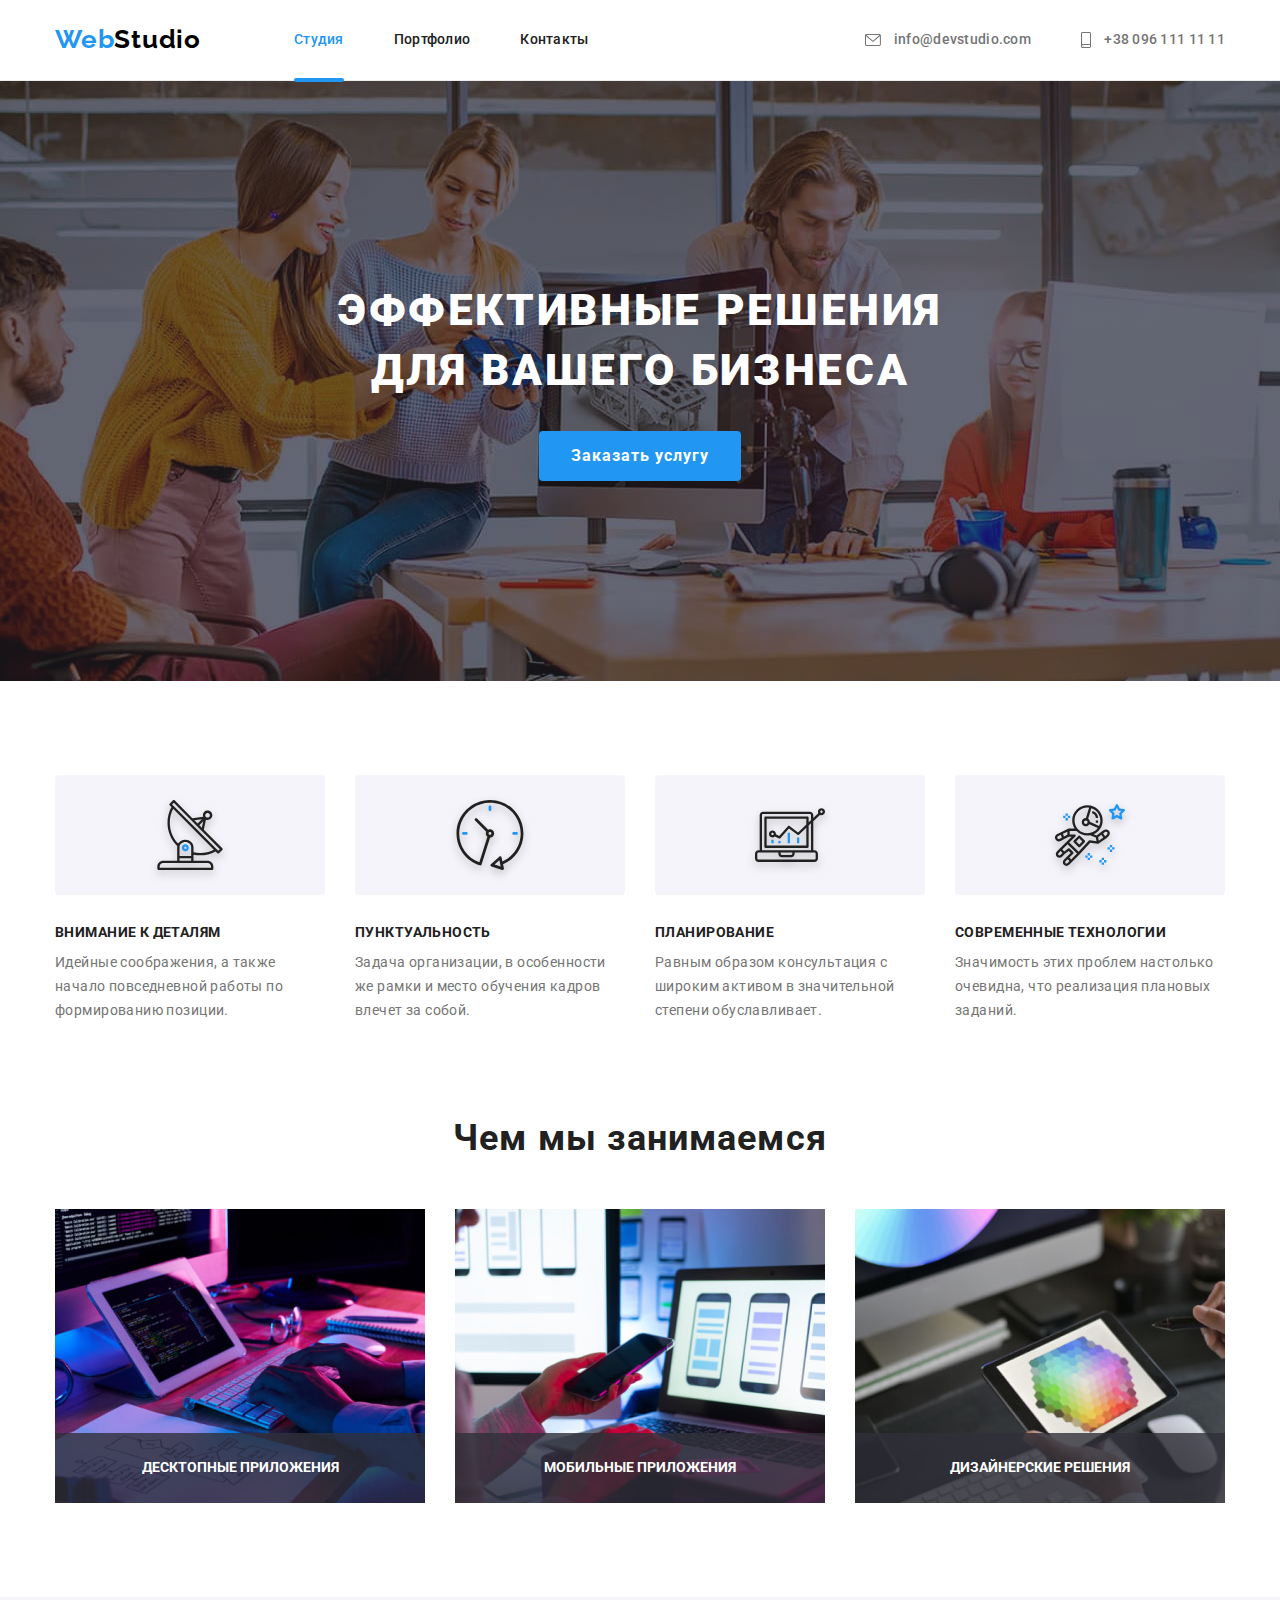
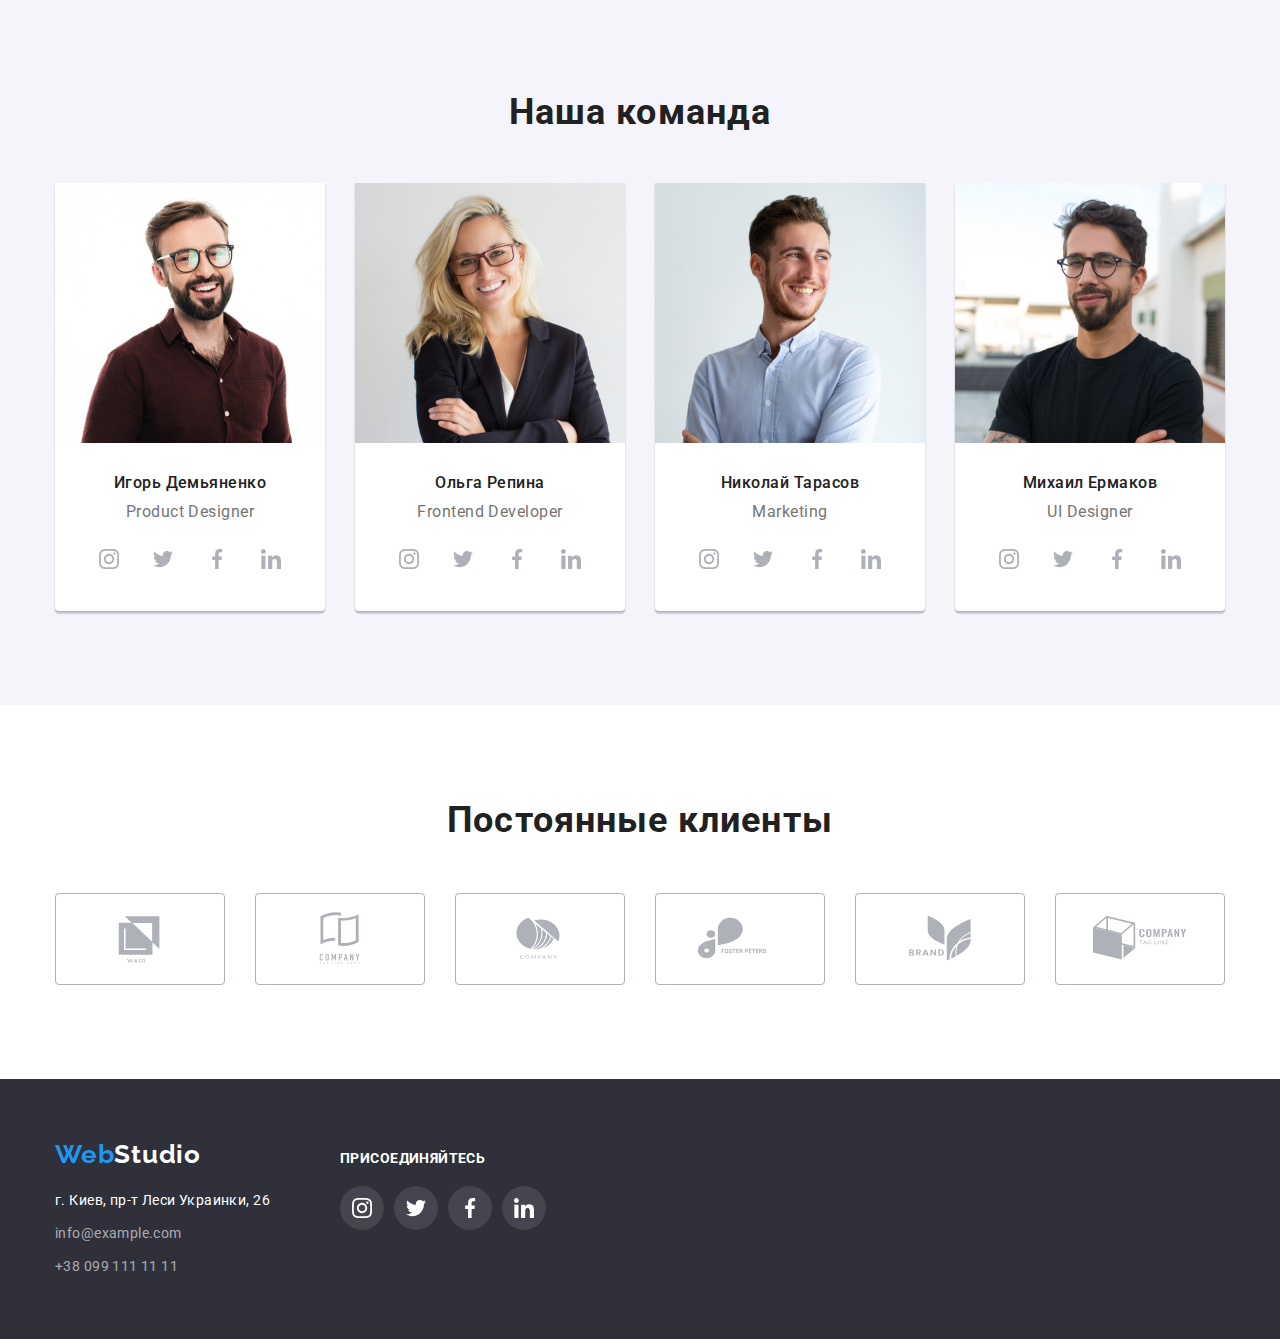
==== index.html @ fa7fbd9e "Добавление #" ====
<!DOCTYPE html>
<html lang="ru">
<head>
  <meta charset="UTF-8" />
  <meta http-equiv="X-UA-Compatible" content="IE=edge" />
  <meta name="viewport" content="width=device-width, initial-scale=1.0" />
  <link rel="preconnect" href="https://fonts.googleapis.com">
  <link rel="preconnect" href="https://fonts.gstatic.com" crossorigin>
  <link href="https://fonts.googleapis.com/css2?family=Raleway:wght@700&family=Roboto:wght@400;500;700;900&display=swap" rel="stylesheet">
  <title>Document</title>
  <link rel="stylesheet" href="https://cdnjs.cloudflare.com/ajax/libs/modern-normalize/1.0.0/modern-normalize.min.css" />
  <link rel="stylesheet" href="./css/styles.css" />
</head>
<body>
  <!-- Header -->
  <header class="head">
    <div class="container head-navigation">
      <nav class="head-navigation">
        <a href="index.html" lang="en" class="head-navigation-logo link">Web<span class="head-navigation-logo-span">Studio</span></a>
        <ul class="head-navigation-list list">
          <li class="head-navigation-item">
            <a href="./index.html" class="head-navigation-list-link current link">
              Студия
            </a>
          </li>
          <li class="head-navigation-item">
            <a href="./portfolio.html" class="head-navigation-list-link link">
              Портфолио
            </a>
          </li>
          <li class="head-navigation-item">
            <a href="#" class="head-navigation-list-link link">
              Контакты
            </a>
          </li>
        </ul>
      </nav>
      <!-- Header contacts -->
      <ul class="head-navigation-contacts list">
        <li class="head-navigation-contacts-item">
          <a href="mailto:info@devstudio.com" class="head-navigation-contacts-link link">
            <svg width="16" height="12" class="head-contacts-icon">
              <use href="./images/icons.svg#icon-mail"></use>
            </svg>
            info@devstudio.com
          </a>
        </li>
        <li class="head-navigation-contacts-item">
          <a href="tel:+380961111111" class="head-navigation-contacts-link link">
            <svg width="10" height="16" class="head-contacts-icon">
              <use href="./images/icons.svg#icon-phone"></use>
            </svg>
            +38 096 111 11 11
          </a>
        </li>
      </ul>
    </div>
  </header> 
  <main>
    <!-- Герой -->
    <section class="hero">
      <div class="container">
        <h1 class="hero-main">Эффективные решения для вашего бизнеса</h1>
        <button type="button" class="hero-button" data-modal-open>Заказать услугу</button>
      </div>
    </section>
    <!-- Наши преимущества -->
    <section class="benefits">
      <div class="container">
        <h2 class="title-hide">Наши преимущества</h2>
        <ul class="benefits-list list">
          <li class="benefits-list-item">
            <div class="benefits-content">
              <svg width="70" height="70" class="benefits-icon">
                <use href="./images/icons.svg#icon-benefits1"></use>
              </svg>
            </div>
            <h3 class="benefits-list-item-title">Внимание к деталям</h3>
            <p class="benefits-list-item-text">Идейные соображения, а также начало повседневной работы по формированию позиции.</p>
          </li>
          <li class="benefits-list-item">
            <div class="benefits-content">
              <svg width="70" height="70" class="benefits-icon">
                <use href="./images/icons.svg#icon-benefits2"></use>
              </svg>
            </div>
            <h3 class="benefits-list-item-title">Пунктуальность</h3>
            <p class="benefits-list-item-text">Задача организации, в особенности же рамки и место обучения кадров влечет за собой.</p>
          </li>
          <li class="benefits-list-item">
            <div class="benefits-content">
              <svg width="70" height="70" class="benefits-icon">
                <use href="./images/icons.svg#icon-benefits3"></use>
              </svg>
            </div>
            <h3 class="benefits-list-item-title">Планирование</h3>
            <p class="benefits-list-item-text">Равным образом консультация с широким активом в значительной степени обуславливает.</p>
          </li>
          <li class="benefits-list-item">
            <div class="benefits-content">
              <svg width="70" height="70" class="benefits-icon">
                <use href="./images/icons.svg#icon-benefits4"></use>
              </svg>
            </div>
            <h3 class="benefits-list-item-title">Современные технологии</h3>
            <p class="benefits-list-item-text">Значимость этих проблем настолько очевидна, что реализация плановых заданий.</p>
          </li>
        </ul>
      </div>
    </section>
    <!-- Чем мы занимаемся -->
    <section class="wawd">
      <div class="container doing">
        <h2 class="doing-title">Чем мы занимаемся</h2>
        <ul class="doing-list list">
          <li class="doing-list-item">
            <img class="doing-list-item-image"
              src="./images/img_01.jpg"
              alt="Разработка програмного обеспечения"
              height="294"
            />
            <p class="galery-description">Десктопные приложения</p>
          </li>
          <li class="doing-list-item">
            <img class="doing-list-item-image"
              src="./images/img_02.jpg"
              alt="Тестирование мобильного приложения"
              height="294"
            />
            <p class="galery-description">Мобильные приложения</p>
          </li>
          <li class="doing-list-item">
            <img class="doing-list-item-image"
              src="./images/img_03.jpg"
              alt="Работа с палитрой цветов"
              height="294"
            />
            <p class="galery-description">Дизайнерские решения</p>
          </li>
        </ul>
      </div>
    </section>
    <!-- Наша команда -->
    <section class="our-team">
      <div class="container">
        <h2 class="team-title">Наша команда</h2>
        <ul class="team-list list">
          <li class="team-list-item">
            <img
              src="./images/img_04.jpg"
              alt="фото-Игорь-Демьяненко"
              width="270"
            />
            <div class="team-content">
              <h3 class="team-list-item-teammate">Игорь Демьяненко</h3>
              <p class="team-list-item-position" lang="en">Product Designer</p>
              <ul class="masters-soc-list list">
                <li class="masters-soc-item">
                  <a href="#" class="masters-soc-link link">
                    <svg width="20" height="20" class="master-soc-icon">
                      <use href="./images/icons.svg#icon-instagram"></use>
                    </svg>
                  </a>
                </li>
                <li class="masters-soc-item">
                  <a href="#" class="masters-soc-link link">
                    <svg width="20" height="20" class="master-soc-icon">
                      <use href="./images/icons.svg#icon-twitter"></use>
                    </svg>
                  </a>
                </li>
                <li class="masters-soc-item">
                  <a href="#" class="masters-soc-link link">
                    <svg width="20" height="20" class="master-soc-icon">
                      <use href="./images/icons.svg#icon-facebook"></use>
                    </svg>
                  </a>
                </li>
                <li class="masters-soc-item">
                  <a href="#" class="masters-soc-link link">
                    <svg width="20" height="20" class="master-soc-icon">
                      <use href="./images/icons.svg#icon-linkedin"></use>
                    </svg>
                  </a>
                </li>
              </ul>
            </div>
          </li>
          <li class="team-list-item">
            <img
              src="./images/img_05.jpg"
              alt="фото-Ольга-Репна"
              width="270"
            />
            <div class="team-content">
              <h3 class="team-list-item-teammate">Ольга Репина</h3>
              <p class="team-list-item-position" lang="en">Frontend Developer</p>
              <ul class="masters-soc-list list">
                <li class="masters-soc-item">
                  <a href="#" class="masters-soc-link link">
                    <svg width="20" height="20" class="master-soc-icon">
                      <use href="./images/icons.svg#icon-instagram"></use>
                    </svg>
                  </a>
                </li>
                <li class="masters-soc-item">
                  <a href="#" class="masters-soc-link link">
                    <svg width="20" height="20" class="master-soc-icon">
                      <use href="./images/icons.svg#icon-twitter"></use>
                    </svg>
                  </a>
                </li>
                <li class="masters-soc-item">
                  <a href="#" class="masters-soc-link link">
                    <svg width="20" height="20" class="master-soc-icon">
                      <use href="./images/icons.svg#icon-facebook"></use>
                    </svg>
                  </a>
                </li>
                <li class="masters-soc-item">
                  <a href="#" class="masters-soc-link link">
                    <svg width="20" height="20" class="master-soc-icon">
                      <use href="./images/icons.svg#icon-linkedin"></use>
                    </svg>
                  </a>
                </li>
              </ul>
            </div>
          </li>
          <li class="team-list-item">
            <img
              src="./images/img_06.jpg"
              alt="фото-Николай-Тарасов"
              width="270"
            />
            <div class="team-content">
              <h3 class="team-list-item-teammate">Николай Тарасов</h3>
              <p class="team-list-item-position" lang="en">Marketing</p>
              <ul class="masters-soc-list list">
                <li class="masters-soc-item">
                  <a href="#" class="masters-soc-link link">
                    <svg width="20" height="20" class="master-soc-icon">
                      <use href="./images/icons.svg#icon-instagram"></use>
                    </svg>
                  </a>
                </li>
                <li class="masters-soc-item">
                  <a href="#" class="masters-soc-link link">
                    <svg width="20" height="20" class="master-soc-icon">
                      <use href="./images/icons.svg#icon-twitter"></use>
                    </svg>
                  </a>
                </li>
                <li class="masters-soc-item">
                  <a href="#" class="masters-soc-link link">
                    <svg width="20" height="20" class="master-soc-icon">
                      <use href="./images/icons.svg#icon-facebook"></use>
                    </svg>
                  </a>
                </li>
                <li class="masters-soc-item">
                  <a href="#" class="masters-soc-link link">
                    <svg width="20" height="20" class="master-soc-icon">
                      <use href="./images/icons.svg#icon-linkedin"></use>
                    </svg>
                  </a>
                </li>
              </ul>
            </div>
          </li>
          <li class="team-list-item">
            <img
              src="./images/img_07.jpg"
              alt="фото-Михаил-Ермаков"
              width="270"
            />
            <div class="team-content">
              <h3 class="team-list-item-teammate">Михаил Ермаков</h3>
              <p class="team-list-item-position" lang="en">UI Designer</p>
              <ul class="masters-soc-list list">
                <li class="masters-soc-item">
                  <a href="#" class="masters-soc-link link">
                    <svg width="20" height="20" class="master-soc-icon">
                      <use href="./images/icons.svg#icon-instagram"></use>
                    </svg>
                  </a>
                </li>
                <li class="masters-soc-item">
                  <a href="#" class="masters-soc-link link">
                    <svg width="20" height="20" class="master-soc-icon">
                      <use href="./images/icons.svg#icon-twitter"></use>
                    </svg>
                  </a>
                </li>
                <li class="masters-soc-item">
                  <a href="#" class="masters-soc-link link">
                    <svg width="20" height="20" class="master-soc-icon">
                      <use href="./images/icons.svg#icon-facebook"></use>
                    </svg>
                  </a>
                </li>
                <li class="masters-soc-item">
                  <a href="#" class="masters-soc-link link">
                    <svg width="20" height="20" class="master-soc-icon">
                      <use href="./images/icons.svg#icon-linkedin"></use>
                    </svg>
                  </a>
                </li>
              </ul>
            </div>
          </li>
        </ul>
      </div>
    </section>
    <!-- Постоянные клиенты -->
    <section class="clients">
      <div class="container">
        <h2 class="clients-title">Постоянные клиенты</h2>
        <ul class="clients-list list">
          <li class="clients-item">
            <a href="#" class="clients-link">
              <svg width="106" height="60" class="clients-icon">
                <use href="./images/icons.svg#icon-client1"></use>
              </svg>
            </a>
          </li>
          <li class="clients-item">
            <a class="clients-link" href="#">
              <svg width="106" height="60" class="clients-icon">
                <use href="./images/icons.svg#icon-client2"></use>
              </svg>
            </a>
          </li>
          <li class="clients-item">
            <a class="clients-link" href="#">
              <svg width="106" height="60" class="clients-icon">
                <use href="./images/icons.svg#icon-client3"></use>
              </svg>
            </a>
          </li>
          <li class="clients-item">
            <a class="clients-link" href="#">
              <svg width="106" height="60" class="clients-icon">
                  <use href="./images/icons.svg#icon-client4"></use>
              </svg>
            </a>
          </li>
          <li class="clients-item">
            <a class="clients-link" href="#">
              <svg width="106" height="60" class="clients-icon">
                <use href="./images/icons.svg#icon-client5"></use>
              </svg>
            </a>
          </li>
          <li class="clients-item">
            <a class="clients-link" href="#">
              <svg width="106" height="60" class="clients-icon">
                <use href="./images/icons.svg#icon-client6"></use>
              </svg>
            </a>
          </li>
        </ul>
      </div>
    </section>
  </main>
  <!-- Подвал -->
  <footer class="basement">
    <div class="container basement-container">
      <div class="footer-column">
        <a href="index.html" class="basement-link link"><span lang="en">Web<span class="basement-link-span">Studio</span></span></a>
        <address class="basement-adress">
          <p class="basement-adress-post">г. Киев, пр-т Леси Украинки, 26</p>
          <ul class="basement-adress-mt list">
            <li class="basement-adress-item">
              <a href="mailto:info@example.com" class="basement-adress-mt-link link">info@example.com</a>
            </li>
            <li class="basement-adress-item">
              <a href="tel:+380991111111" class="basement-adress-mt-link link">+38 099 111 11 11</a>
            </li>
          </ul>
        </address>
      </div>
      <div class="footer-column">
        <p class="socials-text">Присоединяйтесь</p>
        <ul class="socials-list list">
          <li class="socials-item">
            <a class="socials-link" href="#">
              <svg width="20" height="20" class="socials-icon">
                <use href="./images/icons.svg#icon-instagram"></use>
              </svg>
            </a>
          </li>
          <li class="socials-item">
            <a class="socials-link" href="#">
              <svg width="20" height="20" class="socials-icon">
                <use href="./images/icons.svg#icon-twitter"></use>
              </svg>
            </a>
          </li>
          <li class="socials-item">
            <a class="socials-link" href="#">
              <svg width="20" height="20" class="socials-icon">
                <use href="./images/icons.svg#icon-facebook"></use>
              </svg>
            </a>
          </li>
          <li class="socials-item">
            <a class="socials-link" href="#">
              <svg width="20" height="20" class="socials-icon">
                <use href="./images/icons.svg#icon-linkedin"></use>
              </svg>
            </a>
          </li>
        </ul>
      </div>
    </div>
  </footer> 
  <!-- бекдроп -->
  <div class="backdrop is-hidden" data-modal>
    <div class="modal-window">
      <button class="button close" data-modal-close>
        <svg width="18" height="18" class="close-icon">
          <use href="./images/icons.svg#x"></use>
        </svg>
      </button>
    </div>
  </div>
  <script src="./js/modal.js"></script>
</body>
</html>
---- css/styles.css ----
:root {
  --color-head: #212121;
  --color-accent: #2196F3;
  --color-hover: #188CE8;
  --color-black: #000000;
  --color-gray: #757575;
  --color-white: #FFFFFF;
  --color-team: #F5F4FA;
  --color-basement: #2F303A;
  --color-alpha: rgba(255, 255, 255, 0.6);
  --color-icon: #AFB1B8;
  --shadows: 0px 3px 1px rgba(0, 0, 0, 0.1), 0px 1px 2px rgba(0, 0, 0, 0.08), 0px 2px 2px rgba(0, 0, 0, 0.12);
  --transition-time: 250ms;
  --cubic-function: cubic-bezier(0.4, 0, 0.2, 1);
}

body {
  font-family: 'Roboto', sans-serif;
  color: var(--color-white);
  background-color: var(--color-white);
}

/* Доп. класс для снятия подчеркиваний со ссылок */
.link {
  text-decoration: none
}

/* Доп. класс для удаления точек */
.list {
  padding: 0;
  margin: 0;
  list-style: none;
}

p, h1, h2, h3, h4, h5, h6 {
  margin: 0;
}

.container {
  width: 1200px;
  padding: 0 15px;
  margin: 0 auto;
}

img {
  display: block;
  max-width: 100%;
  height: auto;
}

/* ----------HEADER---------- */

.head {
  border-bottom: 1px solid #ececec;
  align-items: center;
}

.head-navigation {
  display: flex;
  align-items: center;
}

.head-navigation-logo {
  display: block;
  font-family: 'Raleway', sans-serif;
  font-weight: 700;
  font-size: 26px;
  line-height: 1.19;
  letter-spacing: 0.03em;
  color: var(--color-accent);
  padding: 24px 0 25px 0;
  margin-right: 93px;
}

.head-navigation-logo-span {
  color: var(--color-black);
}

.head-navigation-list {
  display: block;
  display: flex;
}

.head-navigation-list-link {
  padding: 32px 0;
  display: block;
  font-weight: 500;
  font-size: 14px;
  line-height: 1.14;
  letter-spacing: 0.02em;
  color: var(--color-head);
  position: relative;
  transition: color var(--transition-time) var(--cubic-function);
}

.head-navigation-list-link:hover,
.head-navigation-list-link:focus {
  color: var(--color-accent);
}

.head-navigation-item:not(:last-child) {
  margin-right: 50px;
}

/* Подсветка текущей страницы */
.current {
  color: var(--color-accent);
}

.current::after {
  content: "";
  display: block;
  position: absolute;
  left: 0;
  bottom: -2%;
  width: 100%;
  height: 4px;
  background-color: var(--color-accent);
  border-radius: 2px;
}

/* Модальное окно */

.backdrop {
  position: fixed;
  top: 0;
  left: 0;
  width: 100%;
  height: 100%;
  background-color: rgba(0, 0, 0, 0.2);
}

.backdrop.is-hidden {
  opacity: 0;
  transition: opacity var(--transition-time) var(--cubic-function);
  pointer-events: none;
}

.backdrop.is-hidden .modal-window {
  transform: translate(-50%, -50%) scale(0);
}

.modal-window {
  position: absolute;
  left: 50%;
  top: 50%;
  min-width: 528px;
  min-height: 581px;
  opacity: 1;
  visibility: visible;
  background-color: var(--color-white);
  transform: translate(-50%, -50%) scale(1);
  transition: transform var(--transition-time) var(--cubic-function);
}

.button.close {
  position: absolute;
  right: 8px;
  top: 8px;
  display: flex;
  justify-content: center;
  align-items: center;
  width: 30px;
  height: 30px;
  border: 1px solid rgba(0, 0, 0, 0.1);
  border-radius: 50%;
  cursor: pointer;
  background-color: var(--color-white);
}

/* Контакты */

.head-navigation-contacts {
  display: flex;
  margin-left: auto;
  align-items: center;
}

.head-navigation-contacts-item:not(:last-child) {
  margin-right: 50px;
}

.head-navigation-contacts-link {
  display: block;
  padding-top: 32px;
  padding-bottom: 32px;
  font-weight: 500;
  font-size: 14px;
  line-height: 1.14;  
  letter-spacing: 0.02em;
  color: var(--color-gray);
  transition: color var(--transition-time) var(--cubic-function);
}

.head-navigation-contacts-link:focus,
.head-navigation-contacts-link:hover {
  color: var(--color-accent);
}

.head-contacts-icon {
  margin-right: 10px;
  vertical-align: middle;
  fill: currentColor;
}

/* ----------ГЕРОЙ---------- */

.hero {
  max-width: 1600px;
  height: 600px;
  margin-left: auto;
  margin-right: auto;
  background-image: linear-gradient(
    to right,
    rgba(47, 48, 58, 0.4),
    rgba(47, 48, 58, 0.4)
  ),
  url(../images/img_00.jpg);
  background-position: center;
  background-repeat: no-repeat;
  padding: 200px 0;
  text-align: center;
  background-color: var(--color-basement);
}

.hero-main {
  width: 670px;
  margin: 0 auto 30px auto;
  font-family: 'Roboto';
  font-weight: 900;
  font-size: 44px;
  line-height: 1.36;
  text-align: center;
  letter-spacing: 0.06em;
  text-transform: uppercase;
  color: var(--color-white);
}

.hero-button {
  display: inline-block;
  padding: 10px 32px;
  border-radius: 4px;
  min-width: 200px;
  text-align: center;
  font-family: Inherit;
  font-weight: 700;
  font-size: 16px;
  line-height: 1.88;
  letter-spacing: 0.06em;
  border: none;
  color: var(--color-white);
  background-color: var(--color-accent);
  cursor: pointer;
  transition: background-color var(--transition-time) var(--cubic-function);
}

.hero-button:hover,
.hero-button:focus {
background-color: var(--color-hover);
}

/* ----------НАШИ ПРИИМЦЩЕСТВА---------- */

/* Скрытый заголовок */
.title-hide {
  position: absolute;
  white-space: nowrap;
  width: 1px;
  height: 1px;
  overflow: hidden;
  border: 0;
  padding: 0;
  clip: rect(0 0 0 0);
  clip-path: inset(50%);
  margin: -1px;
}

.benefits {
  background-color: var(--color-white);
  padding-top: 94px;
  padding-bottom: 94px;
}

.benefits-list {
  display: flex;
  justify-content: space-between;
}

.benefits-list-item {
  flex-basis: calc((100% - 3 * 30px) / 4);
}

.benefits-content {
  display: flex;
  width: 270px;
  height: 120px;
  justify-content: center;
  align-items: center;
  background-color: var(--color-team);
  border-radius: 4px;
  margin-bottom: 30px;
}

.benefits-list-item + .benefits-list-item {
  margin-left: 30px;
}

.benefits-list-item-title {
  margin-bottom: 10px;
  font-size: 14px;
  line-height: 1.14;
  letter-spacing: 0.03em;
  text-transform: uppercase;
  color: var(--color-head);
}

.benefits-list-item-text {
  font-size: 14px;
  line-height: 1.71;
  letter-spacing: 0.03em;
  color: var(--color-gray);
}

.benefits-icon {
  border-radius: 4px;
  filter: drop-shadow(0px 4px 4px rgba(0, 0, 0, 0.25));
}

/* ----------ЧЕМ МЫ ЗАНИМАЕМСЯ---------- */

.wawd {
  padding-bottom: 94px;
}

.doing-title {
  margin-bottom: 50px;
  font-size: 36px;
  line-height: 1.17;
  text-align: center;
  letter-spacing: 0.03em;
  color: var(--color-head);
}

.doing-list {
  display: flex;
}

.doing-list-item {
  position: relative;
}

.doing-list-item:not(:last-child) {
  margin-right: 30px;
}

/* 2й вариант */
/* .doing-list-item + .doing-list-item{
  margin-left: 30px;
} */

.galery-description {
  display: flex;
  justify-content: center;
  align-items: center;
  height: 70px;
  width: 100%;
  position: absolute;
  bottom: 0;
  font-weight: 700;
  font-size: 14px;
  line-height: 1.14;
  text-transform: uppercase;
  color: var(--color-white);
  background-color: rgba(47, 48, 58, 0.8);
}

/* ----------НАША КОМАНДА---------- */

.our-team {
  background-color: var(--color-team);
  padding-top: 94px;
  padding-bottom: 94px; 
  }

.team-title {
  margin-bottom: 50px;
  font-size: 36px;
  line-height: 1.17;
  text-align: center;
  letter-spacing: 0.03em;
  color: var(--color-head);
}

.team-list {
  display: flex;
}

.team-list-item {
  min-width: 270px;
  box-shadow: var(--shadows);
  border-radius: 0px 0px 4px 4px;
  background-color: var(--color-white);
}

.team-list-item + .team-list-item {
  margin-left: 30px;
}

.team-content {
  padding-bottom: 30px;
  padding-top: 30px;
}

.team-list-item-teammate {
  margin-bottom: 10px;
  font-weight: 500;
  font-size: 16px;
  line-height: 1.19;
  text-align: center;
  letter-spacing: 0.03em;
  color: var(--color-head);
}

.masters-soc-item:first-child {
  margin-left: 0;
}

.team-list-item-position {
  font-size: 16px;
  line-height: 1.19;
  text-align: center;
  letter-spacing: 0.03em;
  margin-bottom: 16px;
  color: var(--color-gray);   
}

.masters-soc-list {
  display: flex;
  justify-content: center;
}

.masters-soc-item {
  width: 44px;
  height: 44px;
  margin-left: 10px;
}

.masters-soc-link {
  display: flex;
  align-items: center;
  justify-content: center;
  width: 100%;
  height: 100%;
  border-radius: 50%;
}

.our-team .masters-soc-link{
  color: #afb1b8;
  transition: color var(--transition-time) var(--cubic-function),
  background-color var(--transition-time) var(--cubic-function);
}

.master-soc-icon {
  fill: currentColor
}

.our-team .masters-soc-link:hover,
.our-team .masters-soc-link:focus {
  color: var(--color-white);
  background-color: var(--color-accent);
}

/* ---------ПОСТОЯННЫЕ КЛИЕНТЫ---------- */

.clients {
  padding-top: 94px;
  padding-bottom: 94px;
  text-align: center;
}

.clients-title {
  margin-bottom: 50px;
  font-family: "Roboto";
  font-style: normal;
  color: var(--color-head);
  font-weight: 700;
  font-size: 36px;
  line-height: 1.2;
  letter-spacing: 0.03em;
}

.clients-list {
  display: flex;
}

.clients-item + .clients-item {
  margin-left: 30px;
}

.clients-link {
  width: 170px;
  height: 92px;
  display: flex;
  justify-content: center;
  align-items: center;
  border: 1px solid var(--color-icon) ;
  border-radius: 4px;
  color: var(--color-icon);
  outline: transparent;
  transition: color var(--transition-time) var(--cubic-function),
border-color var(--transition-time) var(--cubic-function);
}

.clients-icon {
  display: flex;
  fill: rgba(175, 177, 184, 1)
}

.clients-link:hover,
.clients-link:focus {
color: var(--color-accent);
border-color: var(--color-accent);
}

.clients-link:hover .clients-icon,
.clients-link:focus .clients-icon {
  fill: var(--color-accent);
}

/* 2-я страница */

/* ----------Портфолио---------- */

.filter {
  padding: 94px 0;
}

.btns {
  display: flex;
  justify-content: center;
  margin-bottom: 50px;
}

.btns-item + .btns-item {
  margin-left: 10px;
}

.btns-item-klick {
  font-family: Inherit;
  font-weight: 500;
  font-size: 16px;  
  line-height: 1.6;
  letter-spacing: 0.03em;
  color: var(--color-head);
  background-color: var(--color-team);
  cursor: pointer;
  text-align: center;
  border: 0;
  border-radius: 4px;
  padding: 6px 22px;
  transition: color var(--transition-time) var(--cubic-function),
  box-shadow var(--transition-time) var(--cubic-function),
  background-color var(--transition-time) var(--cubic-function);
}

/* Подсветка первой кнопки */
.first {
  box-shadow: var(--shadows);
  color: var(--color-white);
  background-color: var(--color-accent);
}

.btns-item-klick:hover,
.btns-item-klick:focus {
  box-shadow: var(--shadows);
  background-color: var(--color-accent);
  color: var(--color-white);
}

/* Карточки в портфолио */

.portfolio-list {
  display: flex;
  flex-wrap: wrap;
  margin-top: -30px;
  margin-left: -30px;
}

.portfolio-list-item {
  flex-basis: calc(100% / 3 - 30px);
  margin-top: 30px;
  margin-left: 30px;
}

.portfolio-list-item-link {
  display: block;
  transition: box-shadow var(--transition-time) var(--cubic-function);
} 

.portfolio-list-item-link:hover,
.portfolio-list-item-link:focus {
  box-shadow: 0px 1px 1px rgba(0, 0, 0, 0.12), 0px 4px 4px rgba(0, 0, 0, 0.06),
    1px 4px 6px rgba(0, 0, 0, 0.16);
}

.portfolio-list-item-link:hover .description-wrapper,
.portfolio-list-item-link:focus .description-wrapper {
  transform: translateY(0);
}

.project-figure {
  position: relative;
  overflow: hidden;
}

.portfolio-list-item-images {
  display: block;
  width: 100%;
  height: 100%;
}

.description-wrapper {
  display: flex;
  justify-content: center;
  align-items: center;
  position: absolute;
  top: 0;
  width: 100%;
  height: 100%;
  transform: translateY(101%);
  transition: transform var(--transition-time) var(--cubic-function);
  background-color: rgba(33, 150, 243, 0.9);
}

.project-description {
  width: 322px;
  font-size: 18px;
  line-height: 1.56;
  color: var(--color-white);
}

.portfolio-list-item-content {
  padding: 20px 24px;
  border-bottom: 1px solid #EEEEEE;
  border-left: 1px solid #EEEEEE;
  border-right: 1px solid #EEEEEE;
}

.portfolio-list-item-title {
  font-size: 18px;
  line-height: 2;
  letter-spacing: 0.06em;
  color: var(--color-head);
}

.portfolio-list-item-description {
  font-size: 16px;
  line-height: 1.88;
  letter-spacing: 0.03em;
  color: var(--color-gray);
}

/* ----------ПОДВАЛ---------- */

.basement {
  padding-top: 60px;
  padding-bottom: 60px;
  background-color: var(--color-basement);
}

.basement-container {
  display: flex;
  align-items: baseline;
}

.basement-link {
  display: inline-block;
  margin-bottom: 20px;
  font-family: 'Raleway';
  font-weight: 700;
  font-size: 26px;
  line-height: 1.19;
  letter-spacing: 0.03em;
  color: var(--color-accent);
}

.basement-link-span {
  display: inline-block;
  color: var(--color-white);
}

.basement-adress-post {
  margin-bottom: 9px;
  display: block;
  font-style: normal;
  font-size: 14px;
  line-height: 1.71;
  letter-spacing: 0.03em;
  color: var(--color-white);
}

.basement-adress-mt-link {
  font-style: normal;
  font-size: 14px;
  line-height: 1.71;
  letter-spacing: 0.03em;
  color: var(--color-alpha);
  transition: color var(--transition-time) var(--cubic-function);
}

.basement-adress-item:not(:last-child) {
  margin-bottom: 9px;
}

.basement-adress-mt-link:hover,
.basement-adress-mt-link:focus {
  color: var(--color-accent);
}

.footer-column + .footer-column {
  margin-left: 70px;
}

.socials-text {
  color: var(--color-white);
  font-weight: 700;
  font-size: 14px;
  line-height: 1.15;
  letter-spacing: 0.03em;
  text-transform: uppercase;
  margin-bottom: 20px;
}

.socials-list {
  display: flex;
}

.socials-item {

}

.socials-item + .socials-item {
  margin-left: 10px;
}

.socials-link {
  width: 44px;
  height: 44px;
  display: flex;
  justify-content: center;
  align-items: center;
  border-radius: 50%;
  color: var(--color-white);
  background-color: rgba(255, 255, 255, 0.1);
  transition: background-color var(--transition-time) var(--cubic-function);
}

.socials-link:hover,
.socials-link:focus {
  background-color: var(--color-accent);
}

.socials-link:hover .socials-icon,
.socials-link:focus .socials-icon {
  fill: var(--color-white);
}

.socials-icon {
  width: 20px;
  height: 20px;
  fill: var(--color-white);
}
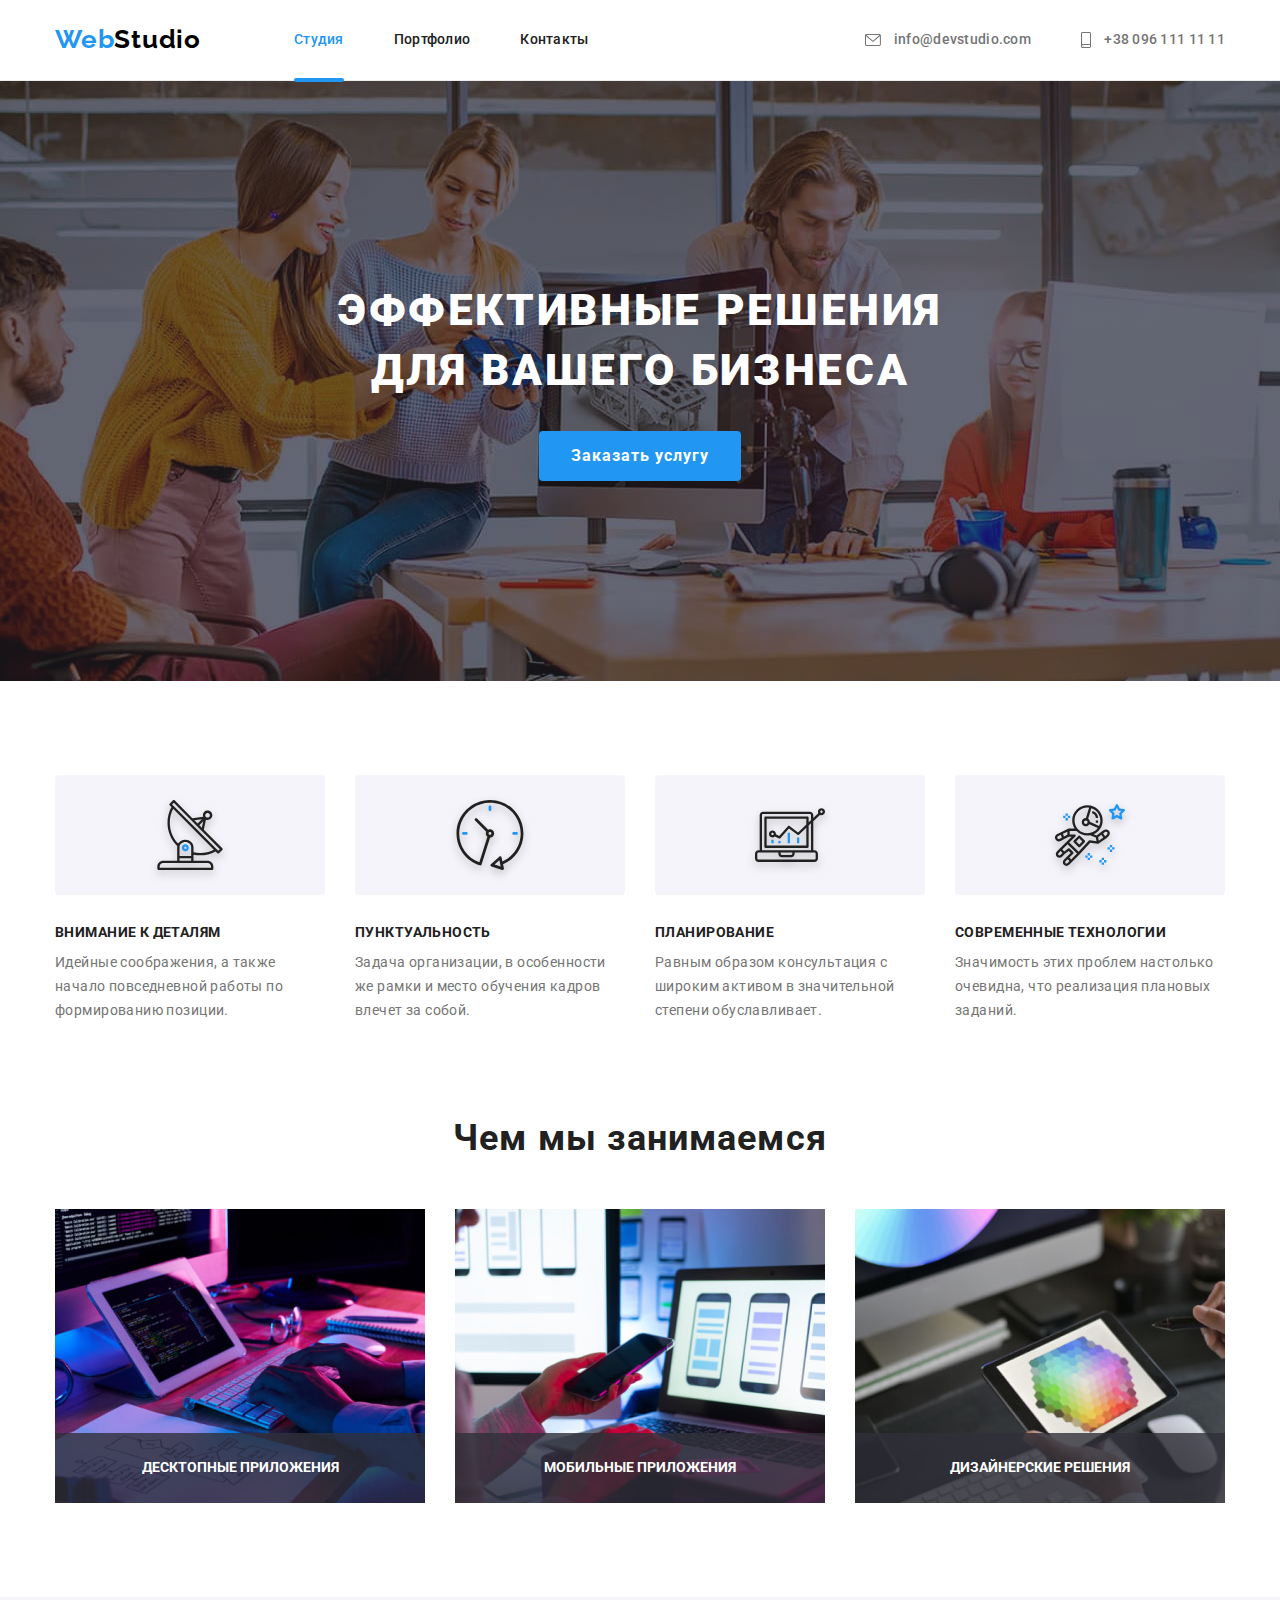
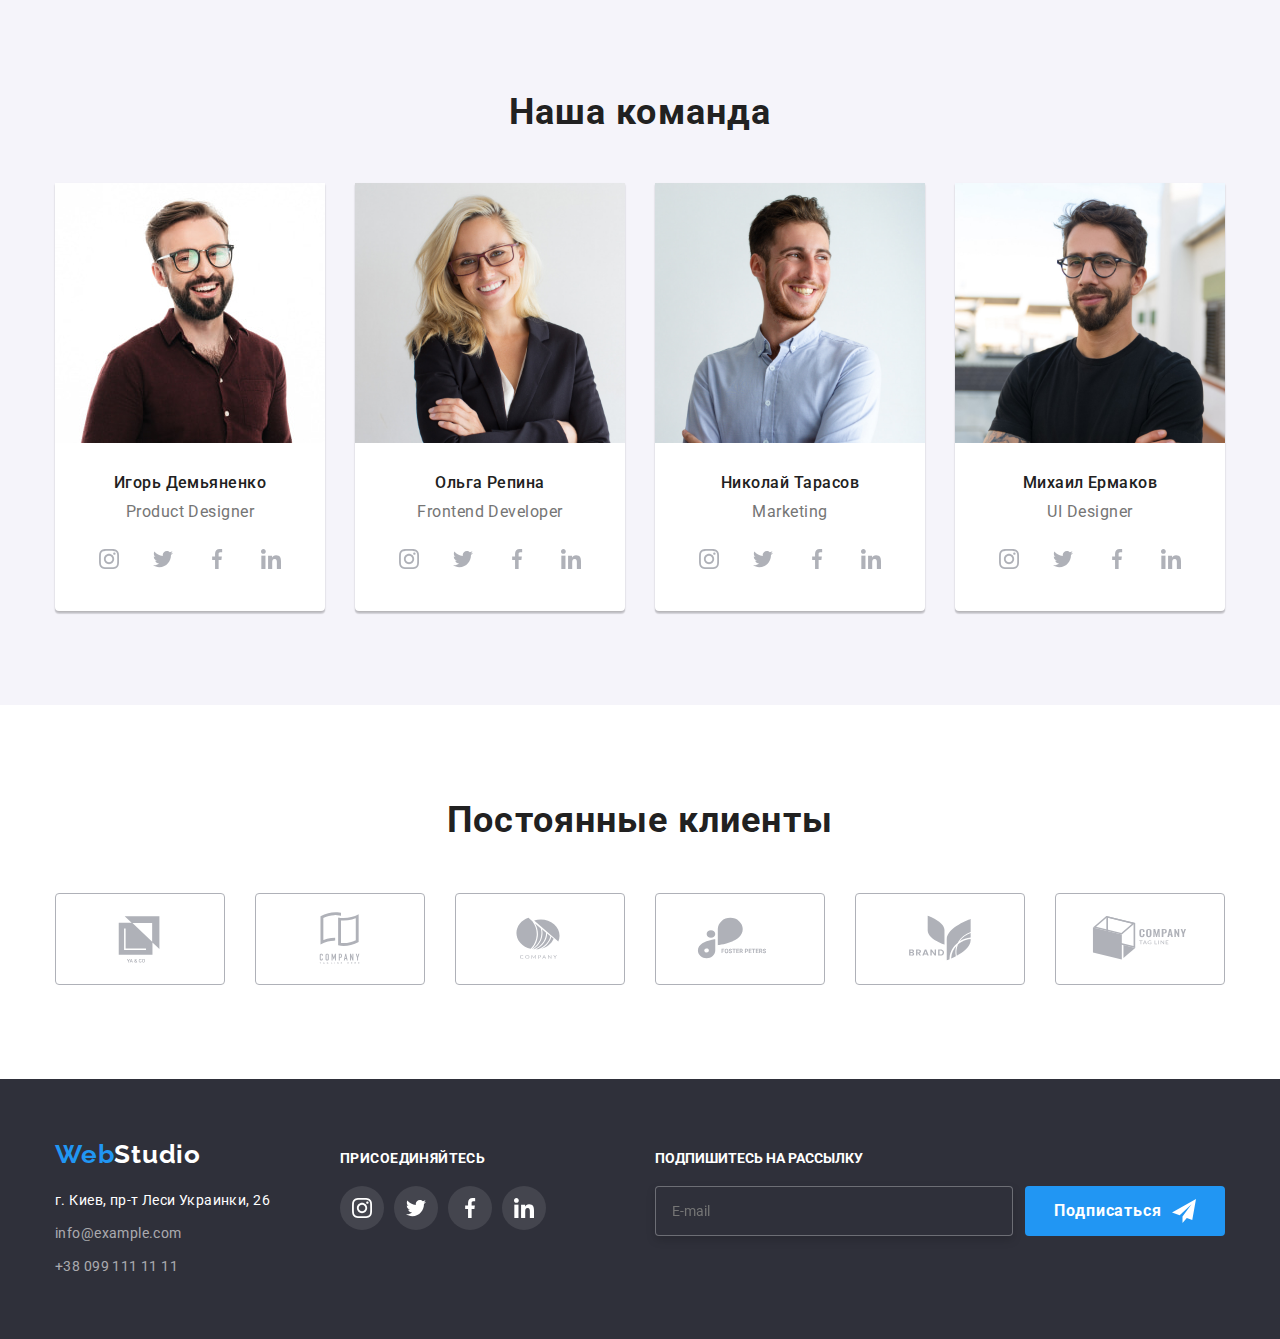
==== commit 18f71211: "Внесение правок" ====
--- a/index.html
+++ b/index.html
@@ -366,7 +366,7 @@
   <!-- Подвал -->
   <footer class="basement">
     <div class="container basement-container">
-      <div class="footer-column">
+      <div class="address-container">
         <a href="index.html" class="basement-link link"><span lang="en">Web<span class="basement-link-span">Studio</span></span></a>
         <address class="basement-adress">
           <p class="basement-adress-post">г. Киев, пр-т Леси Украинки, 26</p>
@@ -380,7 +380,7 @@
           </ul>
         </address>
       </div>
-      <div class="footer-column">
+      <div class="socials">
         <p class="socials-text">Присоединяйтесь</p>
         <ul class="socials-list list">
           <li class="socials-item">
@@ -413,16 +413,80 @@
           </li>
         </ul>
       </div>
+      <div class="subscribe">
+        <strong class="subscribe-title">Подпишитесь на рассылку</strong>
+        <form class="subscribe-form">
+          <label>
+            <input type="email" name="email" placeholder="E-mail" class="email-field" />
+          </label>
+          <button class="subscribe-button" type="submit">
+            Подписаться
+            <svg class="send-icon" width="24" height="24">
+              <use href="./images/icons.svg#icon-modal-send"></use>
+            </svg>
+          </button>
+        </form>
+      </div>
     </div>
   </footer> 
-  <!-- бекдроп -->
+  <!-- Бекдроп -->
   <div class="backdrop is-hidden" data-modal>
     <div class="modal-window">
       <button class="button close" data-modal-close>
         <svg width="18" height="18" class="close-icon">
-          <use href="./images/icons.svg#x"></use>
+          <use href="./images/icons.svg#icon-modal-x"></use>
         </svg>
       </button>
+      <strong class="modal-title">Оставьте свои данные, мы вам перезвоним</strong>
+      <form class="modal-form">
+        <label class="modal-label">
+          Имя
+          <span class="modal-input">
+            <input class="input-field" name="modal-name" type="text" />
+            <svg class="input-icon" width="18" height="18">
+              <use href="./images/icons.svg#icon-modal-person"></use>
+            </svg>
+          </span>
+        </label>
+        <label class="modal-label">
+          Телефон
+          <span class="modal-input">
+            <input class="input-field" name="modal-phone" type="tel" />
+            <svg class="input-icon" width="18" height="18">
+              <use href="./images/icons.svg#icon-modal-phone"></use>
+            </svg>
+          </span>
+        </label>
+        <label class="modal-label">
+          Почта
+          <span class="modal-input">
+            <input class="input-field" name="modal-email" type="email" />
+            <svg class="input-icon" width="18" height="18">
+              <use href="./images/icons.svg#icon-modal-email"></use>
+            </svg>
+          </span>
+        </label>
+        <label class="modal-label">
+          Комментарий
+          <textarea
+            name="modal-comment"
+            class="comment-area"
+            rows="6"
+            placeholder="Введите текст"
+          ></textarea>
+        </label>
+        <div class="agreement">
+          <label>
+            <input type="checkbox" name="agreement-check" class="title-hide check-input" />
+            <span class="check-icon"></span>
+          </label>
+          <p class="agreement-text">
+            Соглашаюсь с рассылкой и принимаю
+            <a href="#" class="agreement-link">Условия договора</a>
+          </p>
+        </div>
+        <button class="submit-button" type="submit">Отправить</button>
+      </form>
     </div>
   </div>
   <script src="./js/modal.js"></script>
--- a/css/styles.css
+++ b/css/styles.css
@@ -12,6 +12,8 @@
   --shadows: 0px 3px 1px rgba(0, 0, 0, 0.1), 0px 1px 2px rgba(0, 0, 0, 0.08), 0px 2px 2px rgba(0, 0, 0, 0.12);
   --transition-time: 250ms;
   --cubic-function: cubic-bezier(0.4, 0, 0.2, 1);
+  --modal-border-color: rgba(33, 33, 33, 0.2);
+  --modal-placeholder-color: rgba(117, 117, 117, 0.5);
 }
 
 body {
@@ -117,55 +119,6 @@
   height: 4px;
   background-color: var(--color-accent);
   border-radius: 2px;
-}
-
-/* Модальное окно */
-
-.backdrop {
-  position: fixed;
-  top: 0;
-  left: 0;
-  width: 100%;
-  height: 100%;
-  background-color: rgba(0, 0, 0, 0.2);
-}
-
-.backdrop.is-hidden {
-  opacity: 0;
-  transition: opacity var(--transition-time) var(--cubic-function);
-  pointer-events: none;
-}
-
-.backdrop.is-hidden .modal-window {
-  transform: translate(-50%, -50%) scale(0);
-}
-
-.modal-window {
-  position: absolute;
-  left: 50%;
-  top: 50%;
-  min-width: 528px;
-  min-height: 581px;
-  opacity: 1;
-  visibility: visible;
-  background-color: var(--color-white);
-  transform: translate(-50%, -50%) scale(1);
-  transition: transform var(--transition-time) var(--cubic-function);
-}
-
-.button.close {
-  position: absolute;
-  right: 8px;
-  top: 8px;
-  display: flex;
-  justify-content: center;
-  align-items: center;
-  width: 30px;
-  height: 30px;
-  border: 1px solid rgba(0, 0, 0, 0.1);
-  border-radius: 50%;
-  cursor: pointer;
-  background-color: var(--color-white);
 }
 
 /* Контакты */
@@ -508,12 +461,12 @@
   color: var(--color-icon);
   outline: transparent;
   transition: color var(--transition-time) var(--cubic-function),
-border-color var(--transition-time) var(--cubic-function);
+    border-color var(--transition-time) var(--cubic-function);
 }
 
 .clients-icon {
   display: flex;
-  fill: rgba(175, 177, 184, 1)
+  fill: currentColor;
 }
 
 .clients-link:hover,
@@ -527,7 +480,7 @@
   fill: var(--color-accent);
 }
 
-/* 2-я страница */
+/* __________2-я страница__________ */
 
 /* ----------Портфолио---------- */
 
@@ -559,8 +512,8 @@
   border-radius: 4px;
   padding: 6px 22px;
   transition: color var(--transition-time) var(--cubic-function),
-  box-shadow var(--transition-time) var(--cubic-function),
-  background-color var(--transition-time) var(--cubic-function);
+    box-shadow var(--transition-time) var(--cubic-function),
+    background-color var(--transition-time) var(--cubic-function);
 }
 
 /* Подсветка первой кнопки */
@@ -663,14 +616,21 @@
 /* ----------ПОДВАЛ---------- */
 
 .basement {
-  padding-top: 60px;
-  padding-bottom: 60px;
+  padding: 60px 0;
   background-color: var(--color-basement);
+  font-weight: 400;
+  font-size: 14px;
+  line-height: 1.71;
+  background-color: var(--color-basement);
 }
 
 .basement-container {
   display: flex;
   align-items: baseline;
+}
+
+.address-container {
+  margin-right: 70px;
 }
 
 .basement-link {
@@ -689,10 +649,13 @@
   color: var(--color-white);
 }
 
+.basement-adress {
+  display: block;
+  font-style: normal;
+}
+
 .basement-adress-post {
   margin-bottom: 9px;
-  display: block;
-  font-style: normal;
   font-size: 14px;
   line-height: 1.71;
   letter-spacing: 0.03em;
@@ -700,7 +663,6 @@
 }
 
 .basement-adress-mt-link {
-  font-style: normal;
   font-size: 14px;
   line-height: 1.71;
   letter-spacing: 0.03em;
@@ -717,11 +679,14 @@
   color: var(--color-accent);
 }
 
-.footer-column + .footer-column {
-  margin-left: 70px;
+/* ПРИСОЕДИНЯЙТЕСЬ */
+
+.socials {
+  margin-right: auto;
 }
 
 .socials-text {
+  display: block;
   color: var(--color-white);
   font-weight: 700;
   font-size: 14px;
@@ -733,10 +698,6 @@
 
 .socials-list {
   display: flex;
-}
-
-.socials-item {
-
 }
 
 .socials-item + .socials-item {
@@ -769,4 +730,285 @@
   width: 20px;
   height: 20px;
   fill: var(--color-white);
+}
+
+/* ПОДПИШИТЕСЬ НА РАССЫЛКУ */
+
+.subscribe-form {
+  display: flex;
+  align-items: flex-end;
+}
+
+.subscribe label {
+  width: 358px;
+  margin-right: 12px;
+}
+
+.subscribe-title {
+  display: block;
+  font-size: 14px;
+  line-height: 1.14;
+  font-weight: 700;
+  text-transform: uppercase;
+  margin-bottom: 20px;
+}
+
+.basement .email-field {
+  color: var(--color-white);
+  width: 358px;
+  height: 50px;
+  padding: 15px 16px;
+  border-radius: 4px;
+  border: 1px solid rgba(255, 255, 255, 0.3);
+  filter: drop-shadow(0px 4px 4px rgba(0, 0, 0, 0.15));
+  background-color: #2f303a;
+}
+
+.subscribe-button {
+  display: flex;
+  align-items: center;
+  justify-content: center;
+  padding: 0;
+  width: 200px;
+  height: 50px;
+  border: none;
+  border-radius: 4px;
+  font-weight: 700;
+  font-size: 16px;
+  line-height: 1.67;
+  letter-spacing: 0.06em;
+  color: var(--color-white);
+  background-color: #2196f3;
+  box-shadow: var(--box-shadow);
+  cursor: pointer;
+}
+
+.send-icon {
+  margin-left: 10px;
+}
+
+
+
+
+
+/* Модальное окно */
+
+.backdrop {
+  position: fixed;
+  top: 0;
+  left: 0;
+  width: 100%;
+  height: 100%;
+  background-color: rgba(0, 0, 0, 0.2);
+}
+
+.backdrop.is-hidden {
+  opacity: 0;
+  transition: opacity var(--transition-time) var(--cubic-function);
+  visibility: hidden;
+  pointer-events: none;
+}
+
+.backdrop.is-hidden .modal-window {
+  transform: translate(-50%, -50%) scale(0);
+}
+
+.modal-window {
+  position: fixed;
+  left: 50%;
+  top: 50%;
+  width: 528px;
+  height: 581px;
+  opacity: 1;
+  visibility: visible;
+  padding: 40px; 
+  background-color: var(--color-white);
+  transform: translate(-50%, -50%) scale(1);
+  transition: transform var(--transition-time) var(--cubic-function);
+}
+
+.button.close {
+  position: absolute;
+  right: 8px;
+  top: 8px;
+  display: flex;
+  justify-content: center;
+  align-items: center;
+  width: 30px;
+  height: 30px;
+  border: 1px solid rgba(0, 0, 0, 0.1);
+  border-radius: 50%;
+  cursor: pointer;
+  background-color: var(--color-white);
+  transition: color var(--transition-time) var(--cubic-function),
+  border-color var(--transition-time) var(--cubic-function);
+}
+
+.button.close:hover,
+.button.close:focus {
+  color: var(--color-accent);
+  outline: transparent;
+  border-color: var(--color-accent);
+}
+
+.close-icon {
+  fill: currentColor;
+}
+
+.modal-title {
+  font-weight: 700;
+  font-size: 20px;
+  line-height: 1.15;
+  text-align: center;
+  align-items: center;
+  justify-content: center;
+  letter-spacing: 0.03em;
+  color: var(--color-head);
+}
+
+/* Форма модального окна */
+.modal-form {
+  display: flex;
+  flex-direction: column;
+  color: var(--color-white);
+  margin-top: 12px;
+}
+
+.modal-label {
+  cursor: pointer;
+  display: flex;
+  flex-direction: column;
+  font-weight: 400;
+  font-size: 12px;
+  line-height: 1.17;
+  letter-spacing: 0.01em;
+  color: var(--color-gray);
+}
+
+.modal-label:not(:first-child) {
+  margin-top: 10px;
+}
+
+.modal-input {
+  display: inline-block;
+  position: relative;
+  color: var(--color-head);
+  margin-top: 4px;
+}
+
+.input-field {
+  width: 100%;
+  height: 40px;
+  padding: 12px 42px;
+  border-radius: 4px;
+  border: 1px solid var(--modal-border-color);
+  cursor: pointer;
+  transition: border-color var(--transition-time) var(--cubic-function);
+}
+
+.input-icon {
+  position: absolute;
+  top: 11px;
+  left: 12px;
+  fill: currentColor;
+  transition: fill var(--transition-time) var(--cubic-function);
+}
+
+.modal-label:hover .input-field,
+.modal-label:hover .comment-area {
+  border-color: var(--color-accent);
+}
+
+.input-field:focus,
+.comment-area:focus {
+  border-color: var(--color-accent);
+  outline: transparent;
+}
+
+.modal-label:hover .input-icon,
+.input-field:focus + .input-icon {
+  fill: var(--color-accent);
+}
+
+.comment-area {
+  width: 100%;
+  padding: 12px 16px;
+  border: 1px solid var(--modal-border-color);
+  border-radius: 4px;
+  resize: none;
+  margin-top: 4px;
+}
+
+.comment-area::placeholder {
+  font-weight: 400;
+  font-size: 14px;
+  line-height: 1.14;
+  letter-spacing: 0.01em;
+  color: var(--modal-placeholder-color);
+}
+
+.agreement {
+  display: flex;
+  justify-content: center;
+  align-items: center;
+  margin-top: 20px;
+}
+
+.check-icon {
+  display: inline-flex;
+  width: 16px;
+  height: 15px;
+  margin-right: 7px;
+  background-image: url(../images/check-disable.svg);
+  background-repeat: no-repeat;
+  background-size: cover;
+  background-position: center;
+  border: none;
+  transition: background-image var(--transition-time) var(--cubic-function);
+}
+
+.check-input:hover + .check-icon,
+.check-input:focus + .check-icon {
+  border: 2px solid var(--color-accent);
+  border-radius: 2px;
+  background-image: none;
+}
+
+.check-input:checked + .check-icon {
+  border: none;
+  background-image: url(../images/check-active.svg);
+}
+
+.agreement-text {
+  font-size: 14px;
+  line-height: 1.71;
+  color: var(--color-gray);
+}
+
+.agreement-link {
+  color: var(--action-color);
+  outline-color: transparent;
+  transition: outline-color var(--primary-transition-time) var(--primary-cubic-function);
+}
+
+.agreement-link:focus {
+  outline-color: var(--color-accent);
+}
+
+.submit-button {
+  align-self: center;
+  width: 200px;
+  height: 50px;
+  border-radius: 4px;
+  box-shadow: var(--shadows);
+  color: var(--background-color);
+  background-color: var(--color-hover);
+  padding: 0;
+  border: 0;
+  cursor: pointer;
+  font-weight: 700;
+  font-size: 16px;
+  line-height: 1.9;
+  letter-spacing: 0.06em;
+  margin-top: 30px;
 }